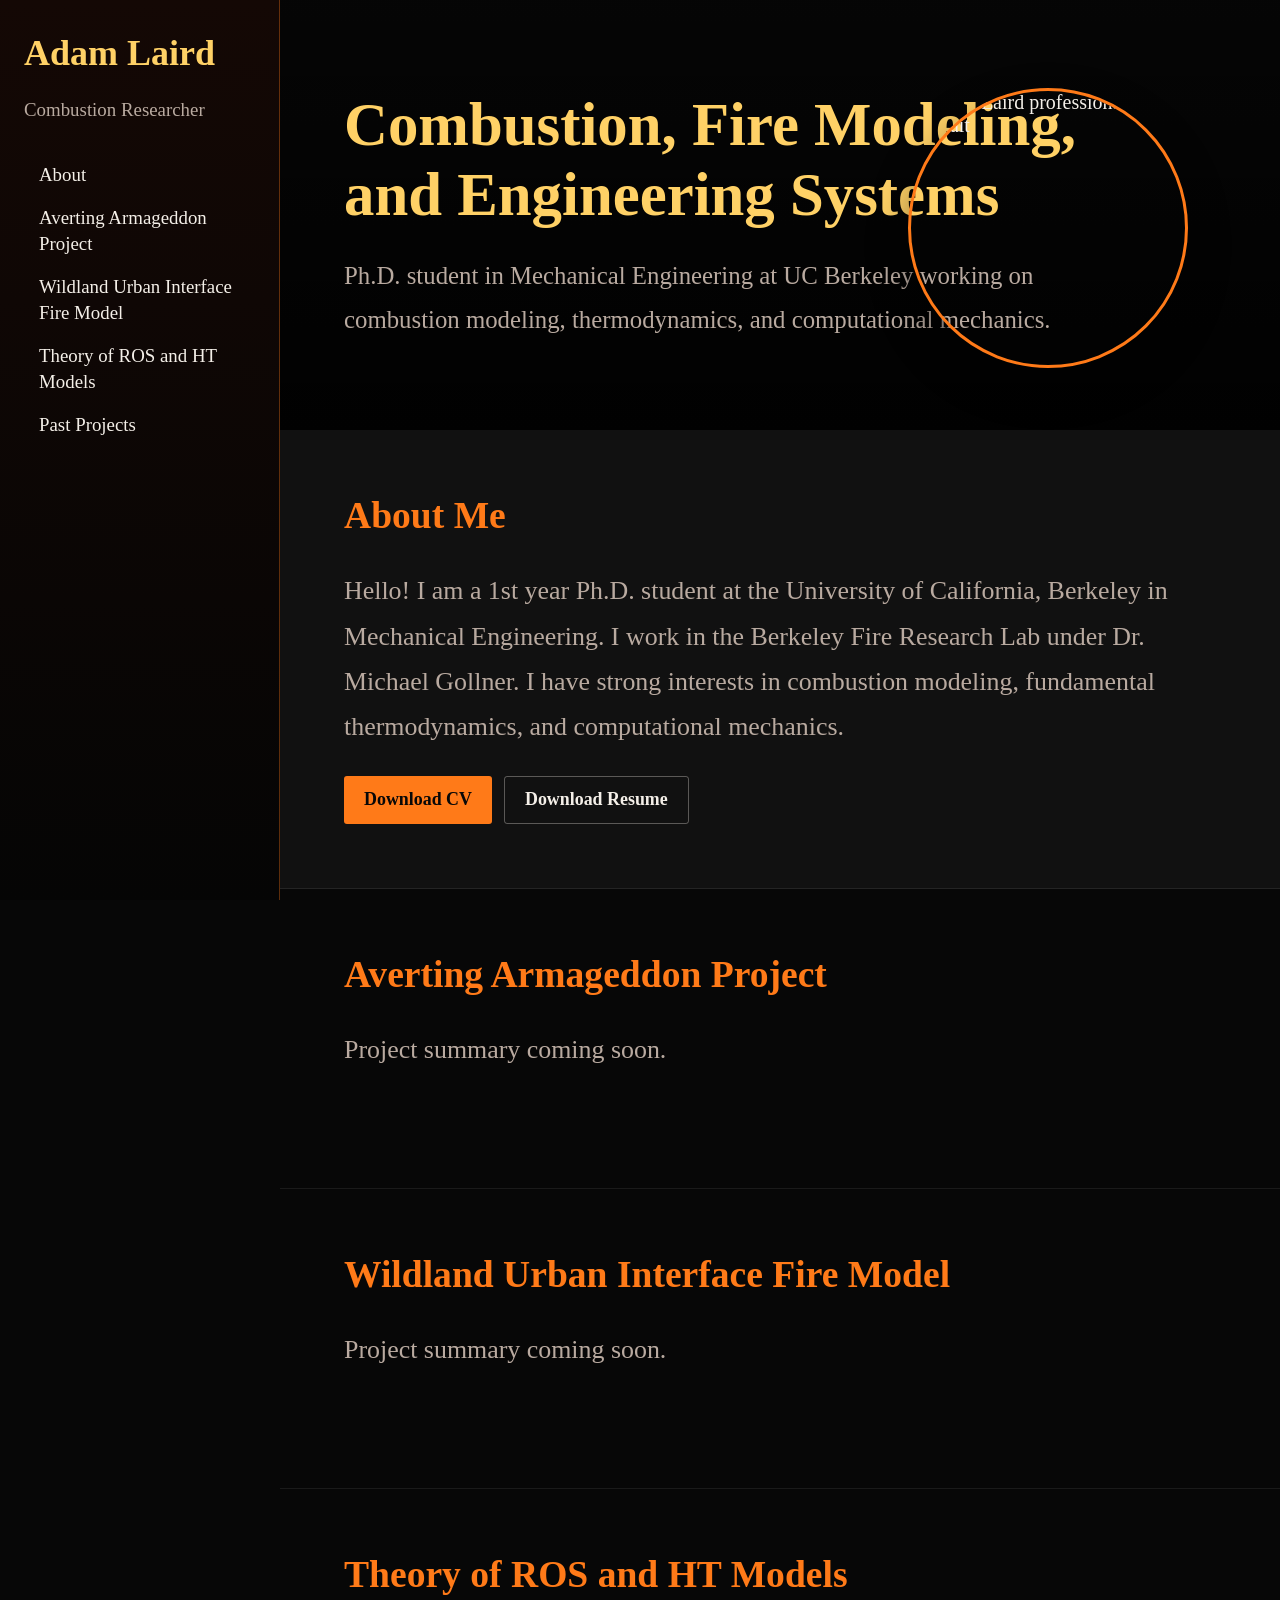
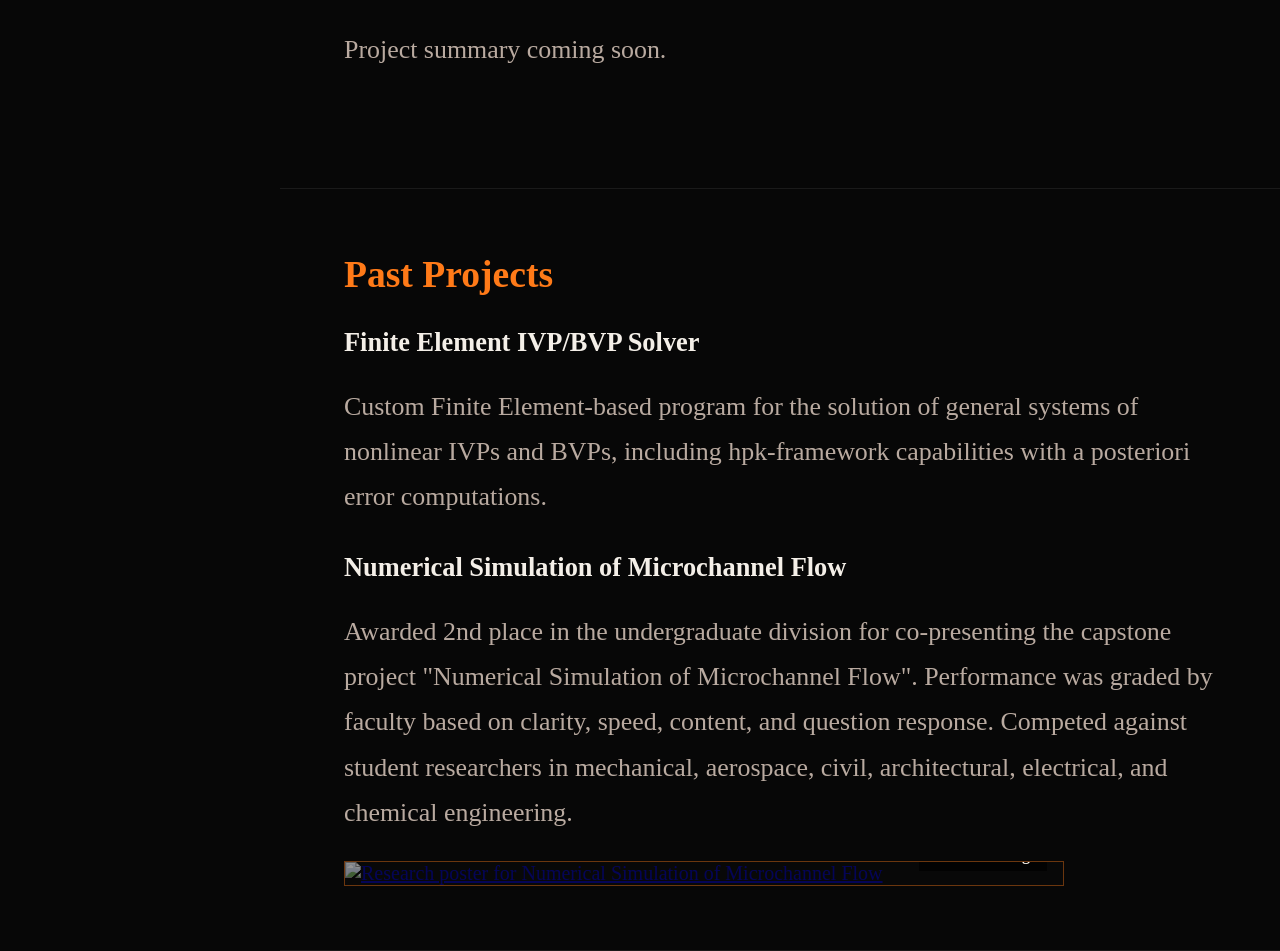
==== index.html @ 85085fea "Fix hero profile image sizing" ====
<!DOCTYPE html>
<html lang="en">
<head>
  <meta charset="UTF-8" />
  <meta name="viewport" content="width=device-width, initial-scale=1.0" />
  <title>Adam Laird | Engineering Portfolio</title>
  <link rel="stylesheet" href="styles.css?v=20260512-profile-hero" />
</head>
<body>
  <aside class="sidebar">
    <h1>Adam Laird</h1>
    <p>Combustion Researcher</p>

    <nav>
      <a href="#about">About</a>
      <a href="#averting">Averting Armageddon Project</a>
      <a href="#wui">Wildland Urban Interface Fire Model</a>
      <a href="#theory">Theory of ROS and HT Models</a>
      <a href="#past">Past Projects</a>
    </nav>
  </aside>

  <main>
    <section class="hero">
      <div class="hero-overlay">
        <h2>Combustion, Fire Modeling, and Engineering Systems</h2>
        <p>Ph.D. student in Mechanical Engineering at UC Berkeley working on combustion modeling, thermodynamics, and computational mechanics.</p>
      </div>
      <img
        class="hero-profile"
        src="https://media.licdn.com/dms/image/v2/D5603AQHqAkVbaT1LIA/profile-displayphoto-shrink_800_800/profile-displayphoto-shrink_800_800/0/1709336200406?e=1779926400&v=beta&t=kKJxnsM-Gg7yyVlbm1B3Ap9HhFhPMmeXyWF9e4mP4h0"
        alt="Adam Laird professional portrait"
        width="280"
        height="280"
      />
    </section>

    <section id="about" class="about">
      <div>
        <h2>About Me</h2>
        <p>
          Hello! I am a 1st year Ph.D. student at the University of California,
          Berkeley in Mechanical Engineering. I work in the Berkeley Fire
          Research Lab under Dr. Michael Gollner. I have strong interests in
          combustion modeling, fundamental thermodynamics, and computational
          mechanics.
        </p>

        <div class="about-actions" aria-label="Academic documents">
          <a href="documents/adam-laird-cv.pdf" download data-document-link>Download CV</a>
          <a href="documents/adam-laird-resume.pdf" download data-document-link>Download Resume</a>
        </div>
      </div>

    </section>

    <section id="averting" class="project">
      <h2>Averting Armageddon Project</h2>
      <p>Project summary coming soon.</p>
    </section>

    <section id="wui" class="project">
      <h2>Wildland Urban Interface Fire Model</h2>
      <p>Project summary coming soon.</p>
    </section>

    <section id="theory" class="project">
      <h2>Theory of ROS and HT Models</h2>
      <p>Project summary coming soon.</p>
    </section>

    <section id="past" class="project">
      <h2>Past Projects</h2>
      <article class="past-project">
        <h3>Finite Element IVP/BVP Solver</h3>
        <p>
          Custom Finite Element-based program for the solution of general
          systems of nonlinear IVPs and BVPs, including hpk-framework
          capabilities with a posteriori error computations.
        </p>
      </article>

      <article class="past-project">
        <h3>Numerical Simulation of Microchannel Flow</h3>
        <p>
          Awarded 2nd place in the undergraduate division for co-presenting the
          capstone project "Numerical Simulation of Microchannel Flow".
          Performance was graded by faculty based on clarity, speed, content,
          and question response. Competed against student researchers in
          mechanical, aerospace, civil, architectural, electrical, and chemical
          engineering.
        </p>
        <a
          class="poster-link"
          href="https://media.licdn.com/dms/image/v2/D562DAQFpeTi8UpeJCQ/profile-treasury-document-images_1280/B56ZcsAqQ7HoAY-/1/1748790062310?e=1779321600&v=beta&t=ORhffWjUvc7eRbNHq2pgS_rIkNvjYLKyJEyUyZBYS6k"
          data-modal-open
          aria-label="Open Numerical Simulation of Microchannel Flow research poster"
        >
          <img
            src="https://media.licdn.com/dms/image/v2/D562DAQFpeTi8UpeJCQ/profile-treasury-document-images_1280/B56ZcsAqQ7HoAY-/1/1748790062310?e=1779321600&v=beta&t=ORhffWjUvc7eRbNHq2pgS_rIkNvjYLKyJEyUyZBYS6k"
            alt="Research poster for Numerical Simulation of Microchannel Flow"
          />
          <span>Click to enlarge</span>
        </a>
      </article>
    </section>
  </main>

  <div class="poster-modal" data-poster-modal aria-hidden="true">
    <button class="poster-modal-close" type="button" data-modal-close aria-label="Close poster">
      Close
    </button>
    <img
      src="https://media.licdn.com/dms/image/v2/D562DAQFpeTi8UpeJCQ/profile-treasury-document-images_1280/B56ZcsAqQ7HoAY-/1/1748790062310?e=1779321600&v=beta&t=ORhffWjUvc7eRbNHq2pgS_rIkNvjYLKyJEyUyZBYS6k"
      alt="Enlarged research poster for Numerical Simulation of Microchannel Flow"
    />
  </div>

  <script src="script.js"></script>
</body>
</html>
---- styles.css ----
:root {
  --bg: #070707;
  --panel: #111111;
  --text: #f4efe8;
  --muted: #b9aaa0;
  --orange: #ff7a18;
  --red: #d7261e;
  --yellow: #ffd166;
}

* {
  box-sizing: border-box;
}

body {
  margin: 0;
  background: var(--bg);
  color: var(--text);
  font-family: Georgia, "Times New Roman", serif;
  font-size: 20px;
}

body.modal-open {
  overflow: hidden;
}

.sidebar {
  position: fixed;
  left: 0;
  top: 0;
  width: 280px;
  height: 100vh;
  background: linear-gradient(180deg, #140805, #050505);
  border-right: 1px solid rgba(255, 122, 24, 0.35);
  padding: 32px 24px;
}

.sidebar h1 {
  margin: 0;
  color: var(--yellow);
  font-size: 2.25rem;
}

.sidebar p {
  color: var(--muted);
  margin-bottom: 36px;
  font-size: 1.18rem;
}

.sidebar nav {
  display: flex;
  flex-direction: column;
  gap: 18px;
}

.sidebar a {
  color: var(--text);
  text-decoration: none;
  border-left: 3px solid transparent;
  padding-left: 12px;
  font-size: 1.18rem;
  line-height: 1.35;
}

.sidebar a:hover {
  color: var(--orange);
  border-left-color: var(--orange);
}

main {
  margin-left: 280px;
}

.hero {
  position: relative;
  min-height: 430px;
  background:
    linear-gradient(rgba(0,0,0,.25), rgba(0,0,0,.85)),
    url("https://www.shutterstock.com/image-photo/bright-burning-fire-background-hot-260nw-486502648.jpg");
  background-size: cover;
  background-position: center;
  display: flex;
  align-items: flex-end;
}

.hero-overlay {
  padding: 64px;
  max-width: 900px;
}

.hero h2 {
  font-size: 3.8rem;
  margin-bottom: 16px;
  color: var(--yellow);
}

.hero p {
  color: var(--muted);
  font-size: 1.55rem;
}

.hero > img.hero-profile {
  position: absolute;
  right: 92px;
  top: 88px;
  width: 280px;
  height: 280px;
  max-width: 280px;
  aspect-ratio: 1;
  object-fit: cover;
  border-radius: 50%;
  border: 3px solid var(--orange);
  box-shadow: 0 18px 40px rgba(0, 0, 0, 0.45);
}

.about,
.project {
  padding: 64px;
  border-bottom: 1px solid rgba(255,255,255,.08);
}

.about {
  display: block;
  background: var(--panel);
}

.about-actions {
  display: flex;
  flex-wrap: wrap;
  gap: 12px;
  margin-top: 24px;
}

.about-actions a {
  display: inline-flex;
  align-items: center;
  justify-content: center;
  min-height: 48px;
  padding: 0 20px;
  border-radius: 3px;
  background: var(--orange);
  color: #080808;
  text-decoration: none;
  font-family: Georgia, "Times New Roman", serif;
  font-weight: 700;
  font-size: 1.12rem;
  transition: background-color 150ms ease, color 150ms ease;
}

.about-actions a + a {
  border: 1px solid rgba(244, 239, 232, 0.32);
  background: transparent;
  color: var(--text);
}

.about-actions a:hover,
.about-actions a:focus {
  background: var(--yellow);
  color: #080808;
}

.about-actions a + a:hover,
.about-actions a + a:focus {
  border-color: var(--orange);
  background: rgba(255, 122, 24, 0.1);
  color: var(--text);
}

.about-actions a.is-unavailable {
  cursor: not-allowed;
  border-color: rgba(244, 239, 232, 0.18);
  background: rgba(244, 239, 232, 0.08);
  color: var(--muted);
}

.about-actions a.is-unavailable:hover,
.about-actions a.is-unavailable:focus {
  background: rgba(244, 239, 232, 0.08);
  color: var(--muted);
}

h2 {
  color: var(--orange);
  font-size: 2.35rem;
  margin-top: 0;
}

h3 {
  color: var(--text);
  font-size: 1.65rem;
  margin: 24px 0 8px;
}

p {
  line-height: 1.75;
  color: var(--muted);
  font-size: 1.62rem;
}

.project {
  min-height: 300px;
}

.past-project {
  max-width: 920px;
  margin-top: 32px;
}

.past-project:first-of-type {
  margin-top: 0;
}

.poster-link {
  display: block;
  position: relative;
  max-width: 720px;
  margin-top: 22px;
  border: 1px solid rgba(255, 122, 24, 0.4);
  background: #080808;
  overflow: hidden;
}

.poster-link img {
  display: block;
  width: 100%;
  height: auto;
  filter: grayscale(40%) brightness(58%);
  transition: filter 180ms ease;
}

.poster-link span {
  position: absolute;
  right: 16px;
  bottom: 14px;
  padding: 7px 10px;
  background: rgba(0, 0, 0, 0.72);
  color: var(--text);
  font-size: 1rem;
  font-weight: 700;
}

.poster-link:hover,
.poster-link:focus {
  border-color: var(--yellow);
}

.poster-link:hover img,
.poster-link:focus img {
  filter: grayscale(20%) brightness(72%);
}

.poster-modal {
  position: fixed;
  inset: 0;
  z-index: 20;
  display: none;
  align-items: center;
  justify-content: center;
  padding: 28px;
  background: rgba(0, 0, 0, 0.88);
}

.poster-modal.is-open {
  display: flex;
}

.poster-modal img {
  max-width: 94vw;
  max-height: 88vh;
  object-fit: contain;
  border: 1px solid rgba(255, 122, 24, 0.45);
  background: #050505;
}

.poster-modal-close {
  position: absolute;
  top: 18px;
  right: 22px;
  min-height: 44px;
  padding: 0 16px;
  border: 1px solid rgba(244, 239, 232, 0.35);
  background: #111111;
  color: var(--text);
  font-family: Georgia, "Times New Roman", serif;
  font-size: 1rem;
  font-weight: 700;
  cursor: pointer;
}

.poster-modal-close:hover,
.poster-modal-close:focus {
  border-color: var(--orange);
  color: var(--yellow);
}

@media (max-width: 800px) {
  .sidebar {
    position: static;
    width: 100%;
    height: auto;
  }

  main {
    margin-left: 0;
  }

  .hero > img.hero-profile {
    position: static;
    width: 200px;
    height: 200px;
    max-width: 200px;
    margin: 0 64px 64px;
  }

  .hero h2 {
    font-size: 2.75rem;
  }
}
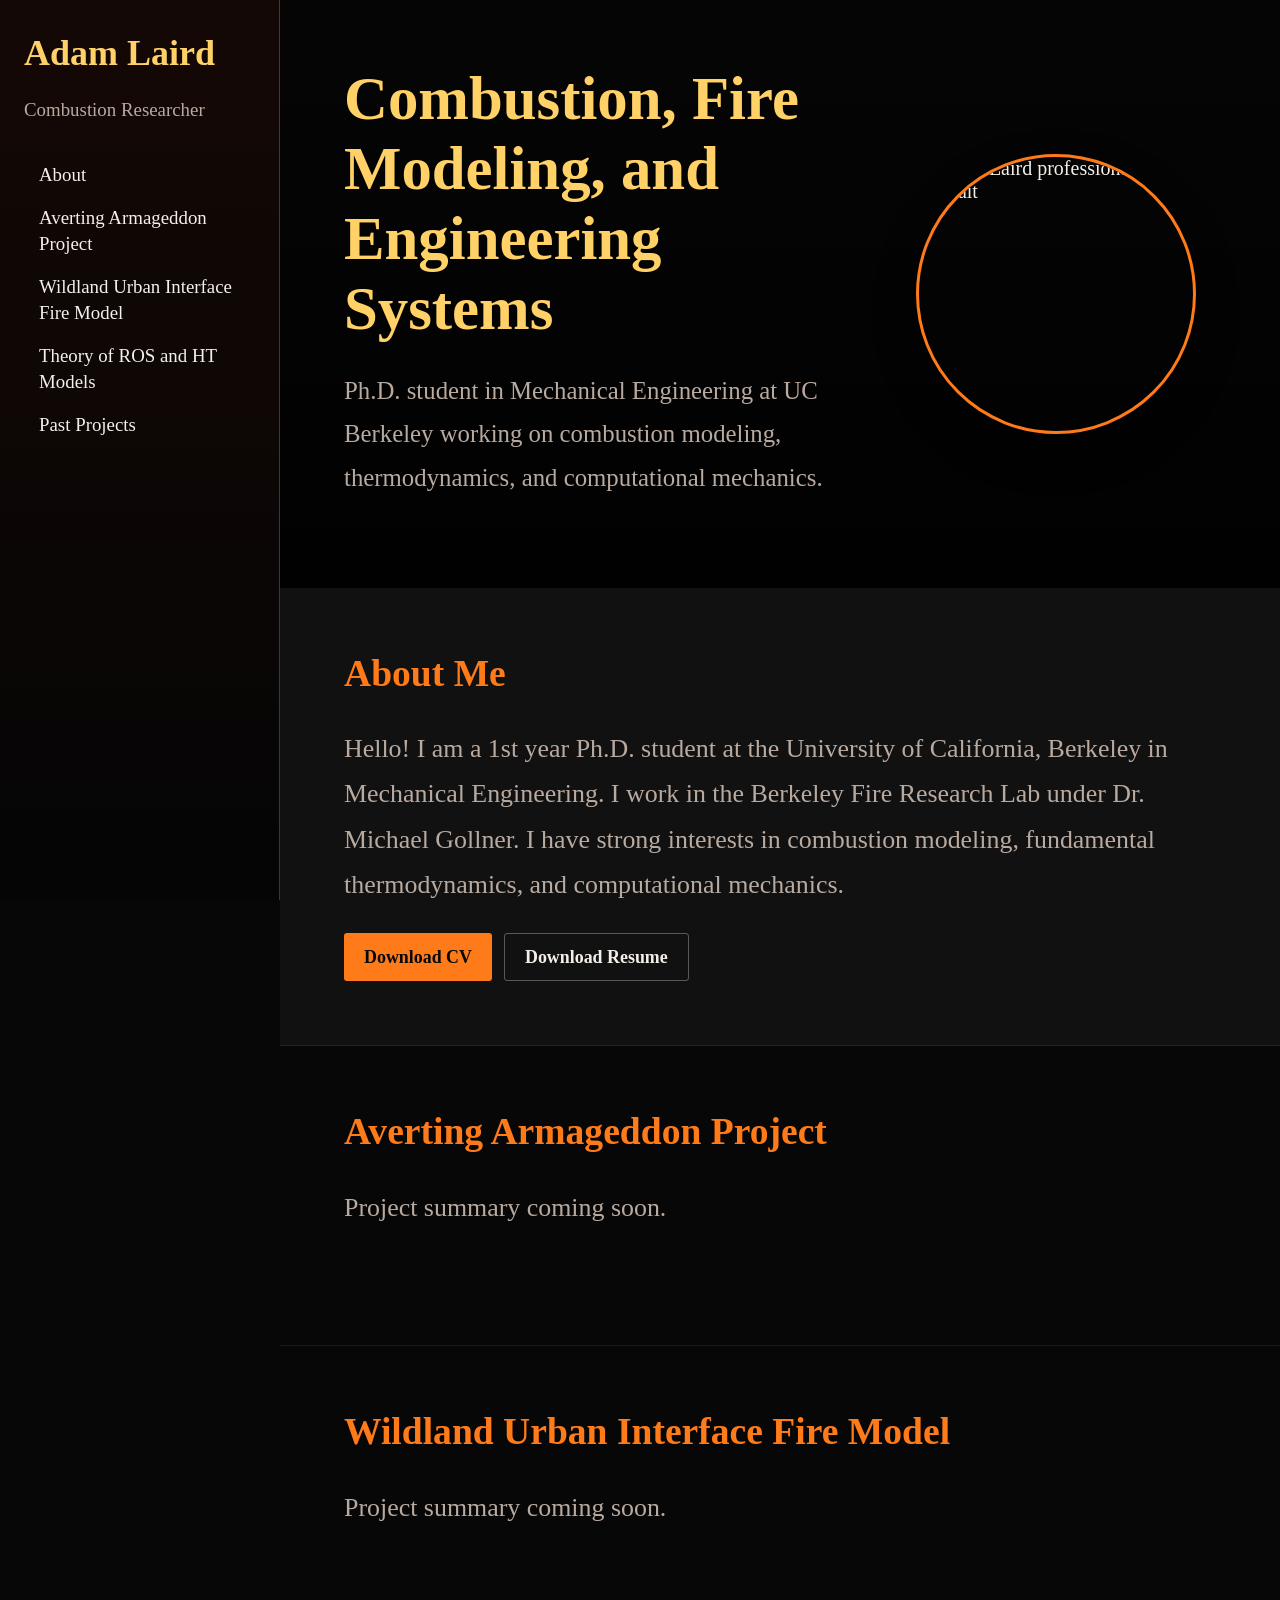
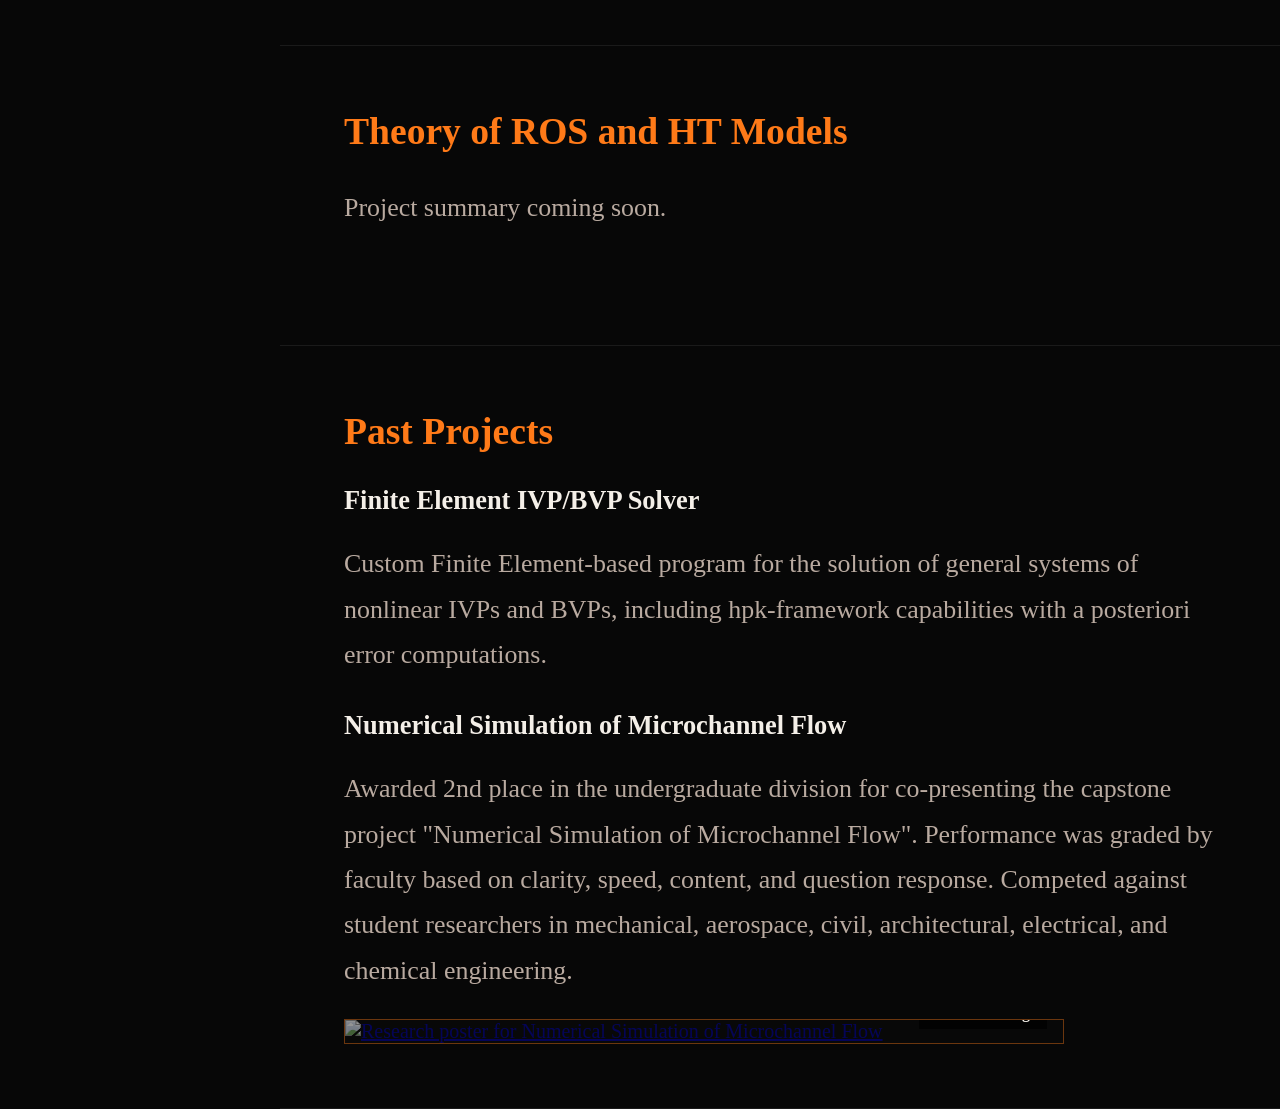
==== commit d50e8464: "Bust cache for hero layout CSS" ====
--- a/index.html
+++ b/index.html
@@ -4,7 +4,7 @@
   <meta charset="UTF-8" />
   <meta name="viewport" content="width=device-width, initial-scale=1.0" />
   <title>Adam Laird | Engineering Portfolio</title>
-  <link rel="stylesheet" href="styles.css?v=20260512-profile-hero" />
+  <link rel="stylesheet" href="styles.css?v=20260512-hero-grid" />
 </head>
 <body>
   <aside class="sidebar">
--- a/styles.css
+++ b/styles.css
@@ -72,19 +72,20 @@
 }
 
 .hero {
-  position: relative;
   min-height: 430px;
   background:
     linear-gradient(rgba(0,0,0,.25), rgba(0,0,0,.85)),
     url("https://www.shutterstock.com/image-photo/bright-burning-fire-background-hot-260nw-486502648.jpg");
   background-size: cover;
   background-position: center;
-  display: flex;
-  align-items: flex-end;
+  display: grid;
+  grid-template-columns: minmax(0, 1fr) 320px;
+  gap: 48px;
+  align-items: end;
+  padding: 64px;
 }
 
 .hero-overlay {
-  padding: 64px;
   max-width: 900px;
 }
 
@@ -100,12 +101,11 @@
 }
 
 .hero > img.hero-profile {
-  position: absolute;
-  right: 92px;
-  top: 88px;
   width: 280px;
   height: 280px;
   max-width: 280px;
+  justify-self: center;
+  align-self: center;
   aspect-ratio: 1;
   object-fit: cover;
   border-radius: 50%;
@@ -304,12 +304,15 @@
     margin-left: 0;
   }
 
+  .hero {
+    grid-template-columns: 1fr;
+  }
+
   .hero > img.hero-profile {
-    position: static;
     width: 200px;
     height: 200px;
     max-width: 200px;
-    margin: 0 64px 64px;
+    justify-self: start;
   }
 
   .hero h2 {
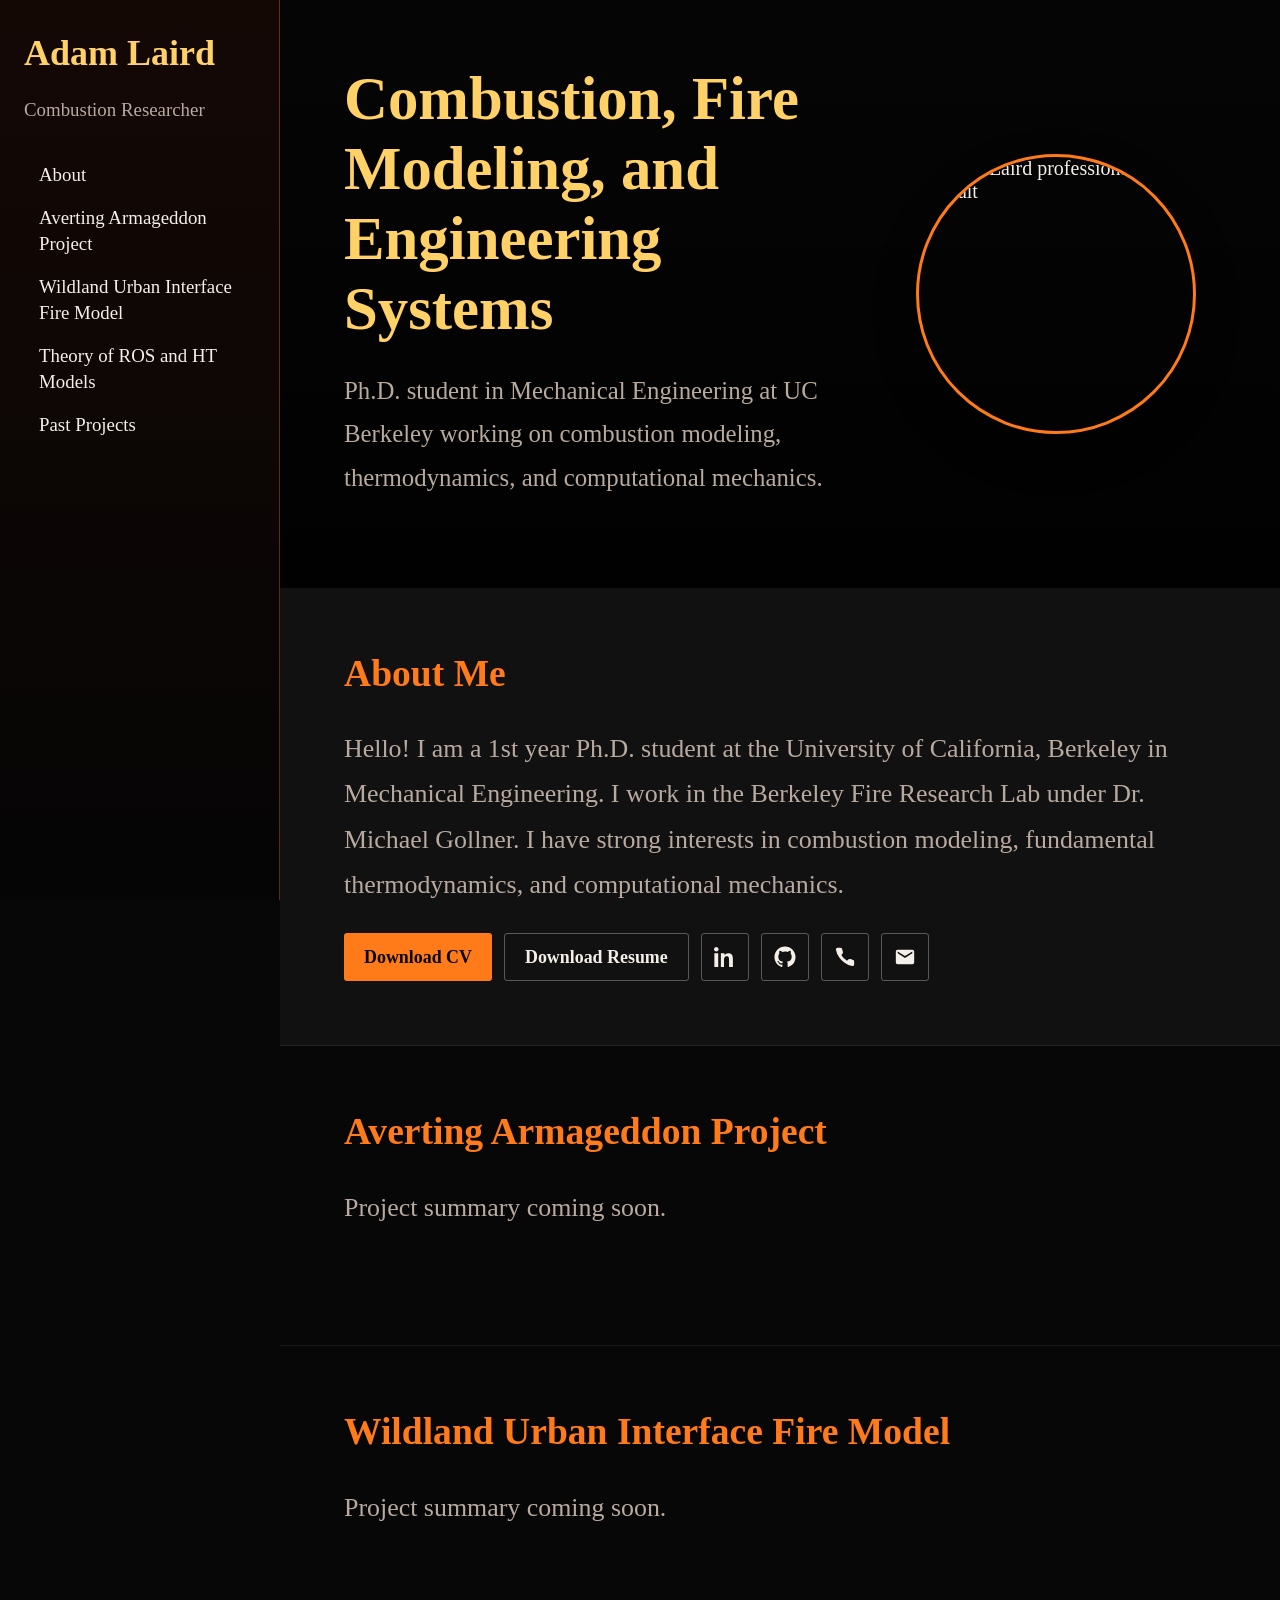
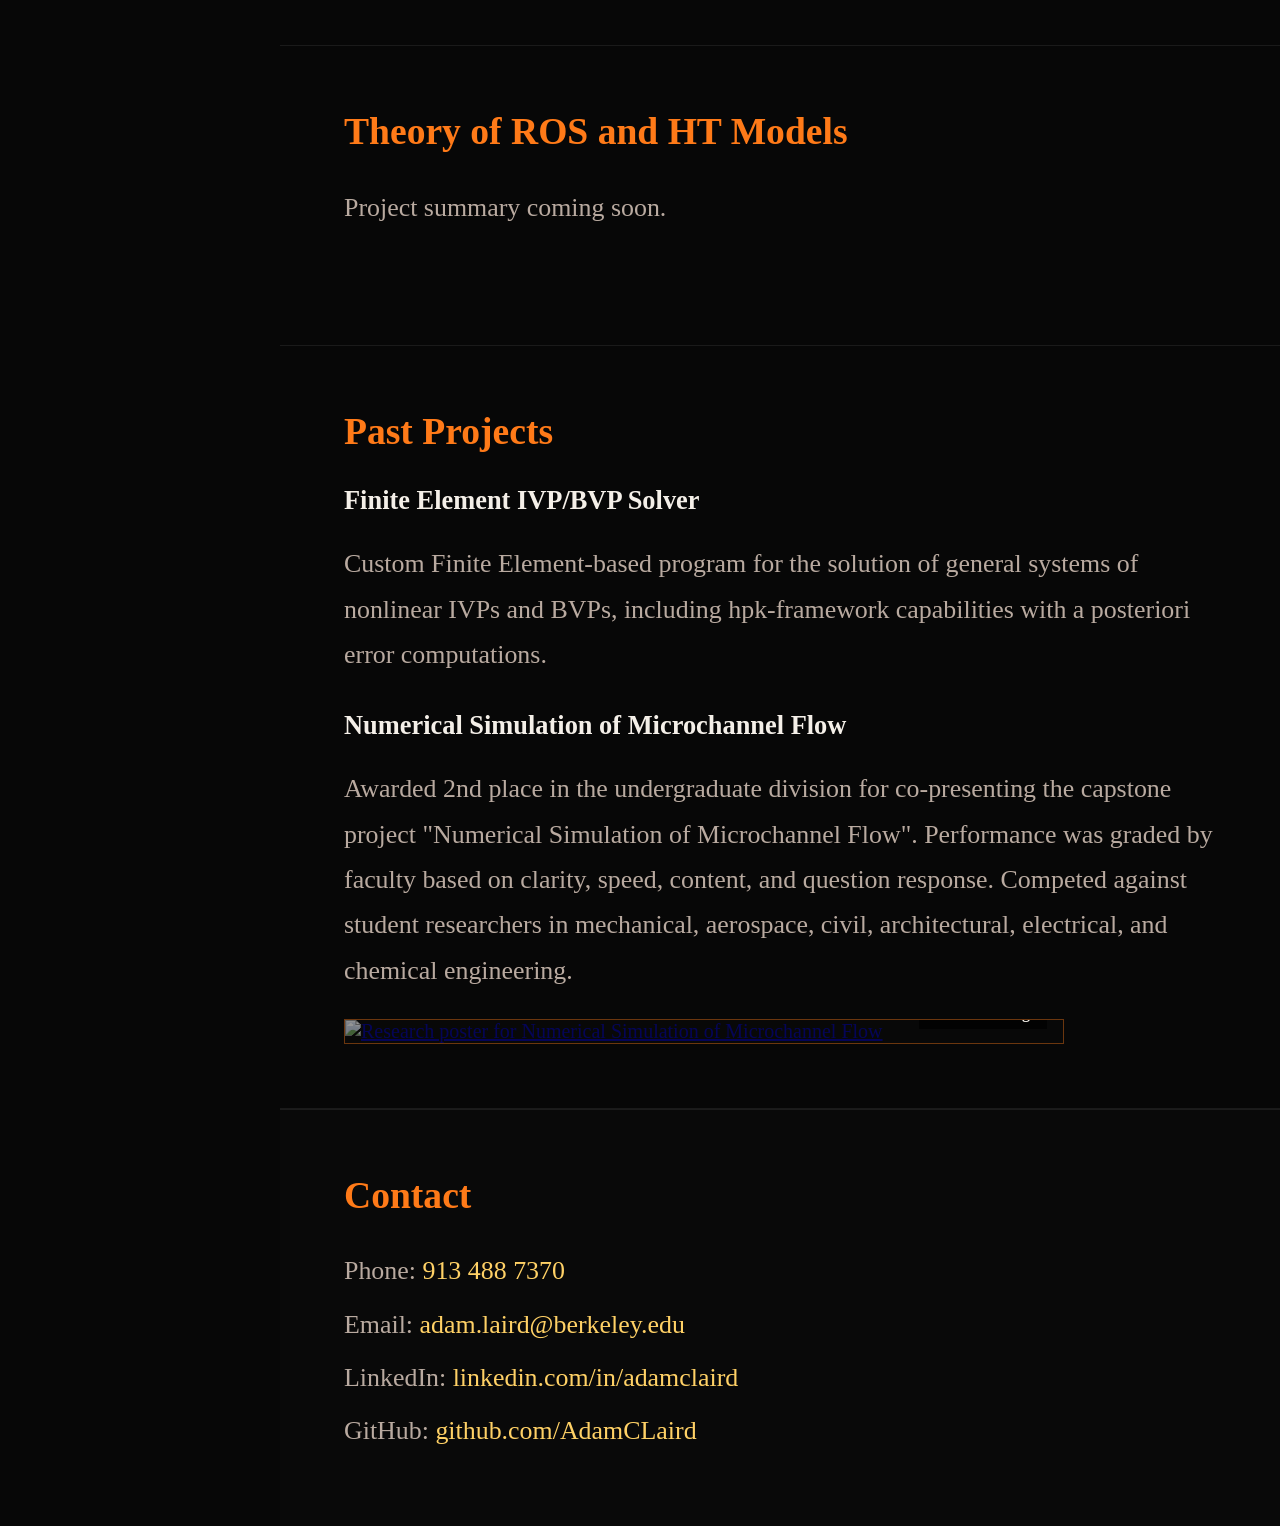
==== commit d0678ade: "Add contact links and footer" ====
--- a/index.html
+++ b/index.html
@@ -4,7 +4,7 @@
   <meta charset="UTF-8" />
   <meta name="viewport" content="width=device-width, initial-scale=1.0" />
   <title>Adam Laird | Engineering Portfolio</title>
-  <link rel="stylesheet" href="styles.css?v=20260512-hero-grid" />
+  <link rel="stylesheet" href="styles.css?v=20260512-contact-links" />
 </head>
 <body>
   <aside class="sidebar">
@@ -46,9 +46,29 @@
           mechanics.
         </p>
 
-        <div class="about-actions" aria-label="Academic documents">
+        <div class="about-actions" aria-label="Academic documents and contact links">
           <a href="documents/adam-laird-cv.pdf" download data-document-link>Download CV</a>
           <a href="documents/adam-laird-resume.pdf" download data-document-link>Download Resume</a>
+          <a class="contact-link" href="https://www.linkedin.com/in/adamclaird/" target="_blank" rel="noreferrer" aria-label="LinkedIn">
+            <svg viewBox="0 0 24 24" aria-hidden="true">
+              <path d="M4.98 3.5C4.98 4.88 3.86 6 2.5 6S0 4.88 0 3.5 1.12 1 2.5 1s2.48 1.12 2.48 2.5zM.4 8h4.2v15H.4V8zm7.1 0h4v2.05h.06c.56-1.06 1.94-2.18 3.99-2.18 4.27 0 5.05 2.81 5.05 6.46V23h-4.18v-7.69c0-1.83-.03-4.19-2.55-4.19-2.56 0-2.95 2-2.95 4.06V23H7.5V8z" />
+            </svg>
+          </a>
+          <a class="contact-link" href="https://github.com/AdamCLaird" target="_blank" rel="noreferrer" aria-label="GitHub">
+            <svg viewBox="0 0 24 24" aria-hidden="true">
+              <path d="M12 .5C5.65.5.5 5.65.5 12c0 5.09 3.29 9.39 7.86 10.91.58.1.79-.25.79-.56v-2.15c-3.2.69-3.87-1.37-3.87-1.37-.52-1.34-1.28-1.69-1.28-1.69-1.05-.72.08-.7.08-.7 1.16.08 1.77 1.19 1.77 1.19 1.03 1.76 2.7 1.25 3.36.96.1-.75.4-1.25.73-1.54-2.55-.29-5.23-1.28-5.23-5.68 0-1.25.45-2.28 1.18-3.08-.12-.29-.51-1.46.11-3.04 0 0 .96-.31 3.16 1.18A10.9 10.9 0 0 1 12 6.04c.98 0 1.96.13 2.88.39 2.19-1.49 3.15-1.18 3.15-1.18.62 1.58.23 2.75.11 3.04.74.8 1.18 1.83 1.18 3.08 0 4.41-2.69 5.38-5.25 5.67.42.36.79 1.07.79 2.16v3.15c0 .31.21.67.8.56A11.51 11.51 0 0 0 23.5 12C23.5 5.65 18.35.5 12 .5z" />
+            </svg>
+          </a>
+          <a class="contact-link" href="tel:+19134887370" aria-label="Phone">
+            <svg viewBox="0 0 24 24" aria-hidden="true">
+              <path d="M22 16.92v3a2 2 0 0 1-2.18 2A19.79 19.79 0 0 1 11.19 18 19.5 19.5 0 0 1 6 12.81 19.79 19.79 0 0 1 2.08 4.18 2 2 0 0 1 4.06 2h3a2 2 0 0 1 2 1.72c.12.91.33 1.8.63 2.65a2 2 0 0 1-.45 2.11L7.97 9.75a16 16 0 0 0 6.28 6.28l1.27-1.27a2 2 0 0 1 2.11-.45c.85.3 1.74.51 2.65.63A2 2 0 0 1 22 16.92z" />
+            </svg>
+          </a>
+          <a class="contact-link" href="mailto:adam.laird@berkeley.edu" aria-label="Email">
+            <svg viewBox="0 0 24 24" aria-hidden="true">
+              <path d="M4 4h16a2 2 0 0 1 2 2v12a2 2 0 0 1-2 2H4a2 2 0 0 1-2-2V6a2 2 0 0 1 2-2zm8 9 8-5V6l-8 5-8-5v2l8 5z" />
+            </svg>
+          </a>
         </div>
       </div>
 
@@ -104,6 +124,14 @@
         </a>
       </article>
     </section>
+
+    <footer class="site-footer">
+      <h2>Contact</h2>
+      <p>Phone: <a href="tel:+19134887370">913 488 7370</a></p>
+      <p>Email: <a href="mailto:adam.laird@berkeley.edu">adam.laird@berkeley.edu</a></p>
+      <p>LinkedIn: <a href="https://www.linkedin.com/in/adamclaird/" target="_blank" rel="noreferrer">linkedin.com/in/adamclaird</a></p>
+      <p>GitHub: <a href="https://github.com/AdamCLaird" target="_blank" rel="noreferrer">github.com/AdamCLaird</a></p>
+    </footer>
   </main>
 
   <div class="poster-modal" data-poster-modal aria-hidden="true">
--- a/styles.css
+++ b/styles.css
@@ -75,7 +75,7 @@
   min-height: 430px;
   background:
     linear-gradient(rgba(0,0,0,.25), rgba(0,0,0,.85)),
-    url("https://www.shutterstock.com/image-photo/bright-burning-fire-background-hot-260nw-486502648.jpg");
+    url("https://wallpapers.com/images/hd/fire-background-kj8ixe7iaol1w4jr.jpg");
   background-size: cover;
   background-position: center;
   display: grid;
@@ -179,6 +179,28 @@
   color: var(--muted);
 }
 
+.about-actions a.contact-link {
+  width: 48px;
+  min-width: 48px;
+  padding: 0;
+  border: 1px solid rgba(244, 239, 232, 0.32);
+  background: transparent;
+  color: var(--text);
+}
+
+.about-actions a.contact-link svg {
+  width: 22px;
+  height: 22px;
+  fill: currentColor;
+}
+
+.about-actions a.contact-link:hover,
+.about-actions a.contact-link:focus {
+  border-color: var(--orange);
+  background: rgba(255, 122, 24, 0.12);
+  color: var(--yellow);
+}
+
 h2 {
   color: var(--orange);
   font-size: 2.35rem;
@@ -293,6 +315,26 @@
   color: var(--yellow);
 }
 
+.site-footer {
+  padding: 64px;
+  background: #090909;
+  border-top: 1px solid rgba(255,255,255,.08);
+}
+
+.site-footer p {
+  margin: 8px 0;
+}
+
+.site-footer a {
+  color: var(--yellow);
+  text-decoration: none;
+}
+
+.site-footer a:hover,
+.site-footer a:focus {
+  color: var(--orange);
+}
+
 @media (max-width: 800px) {
   .sidebar {
     position: static;
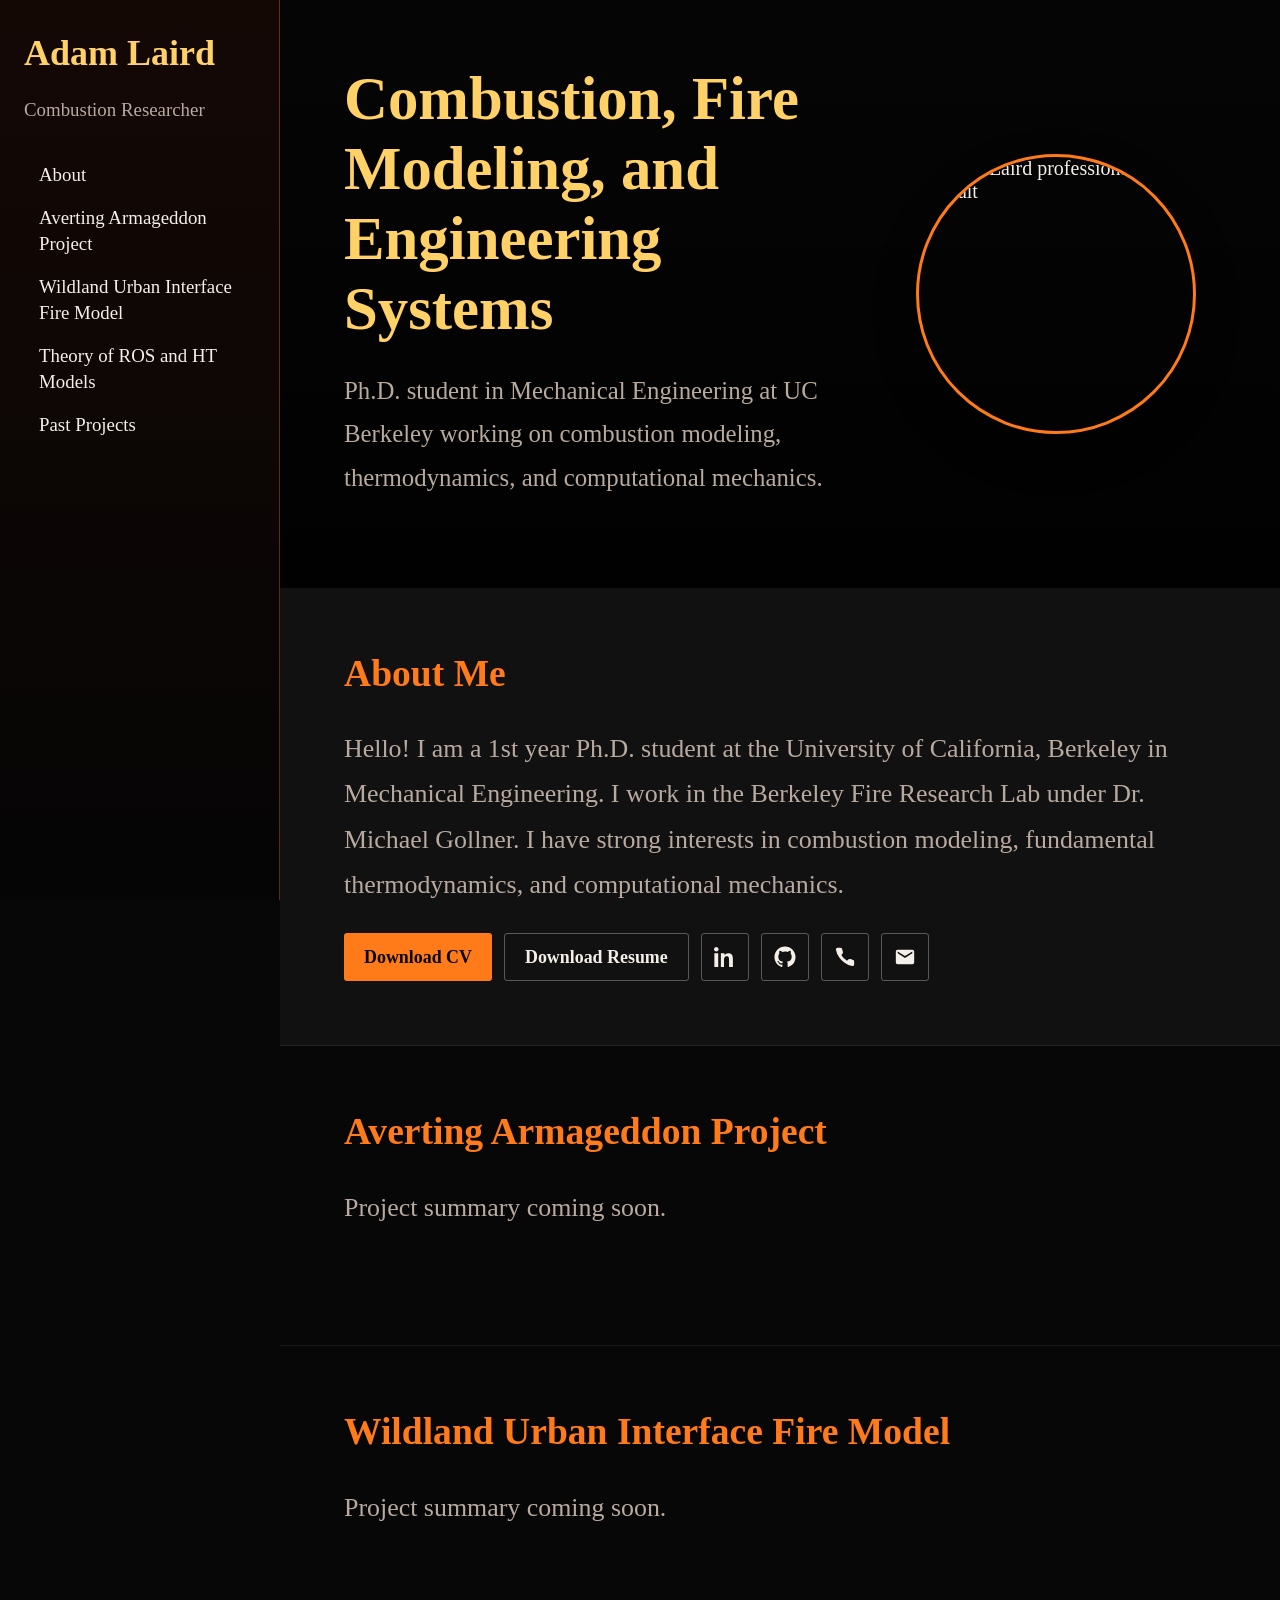
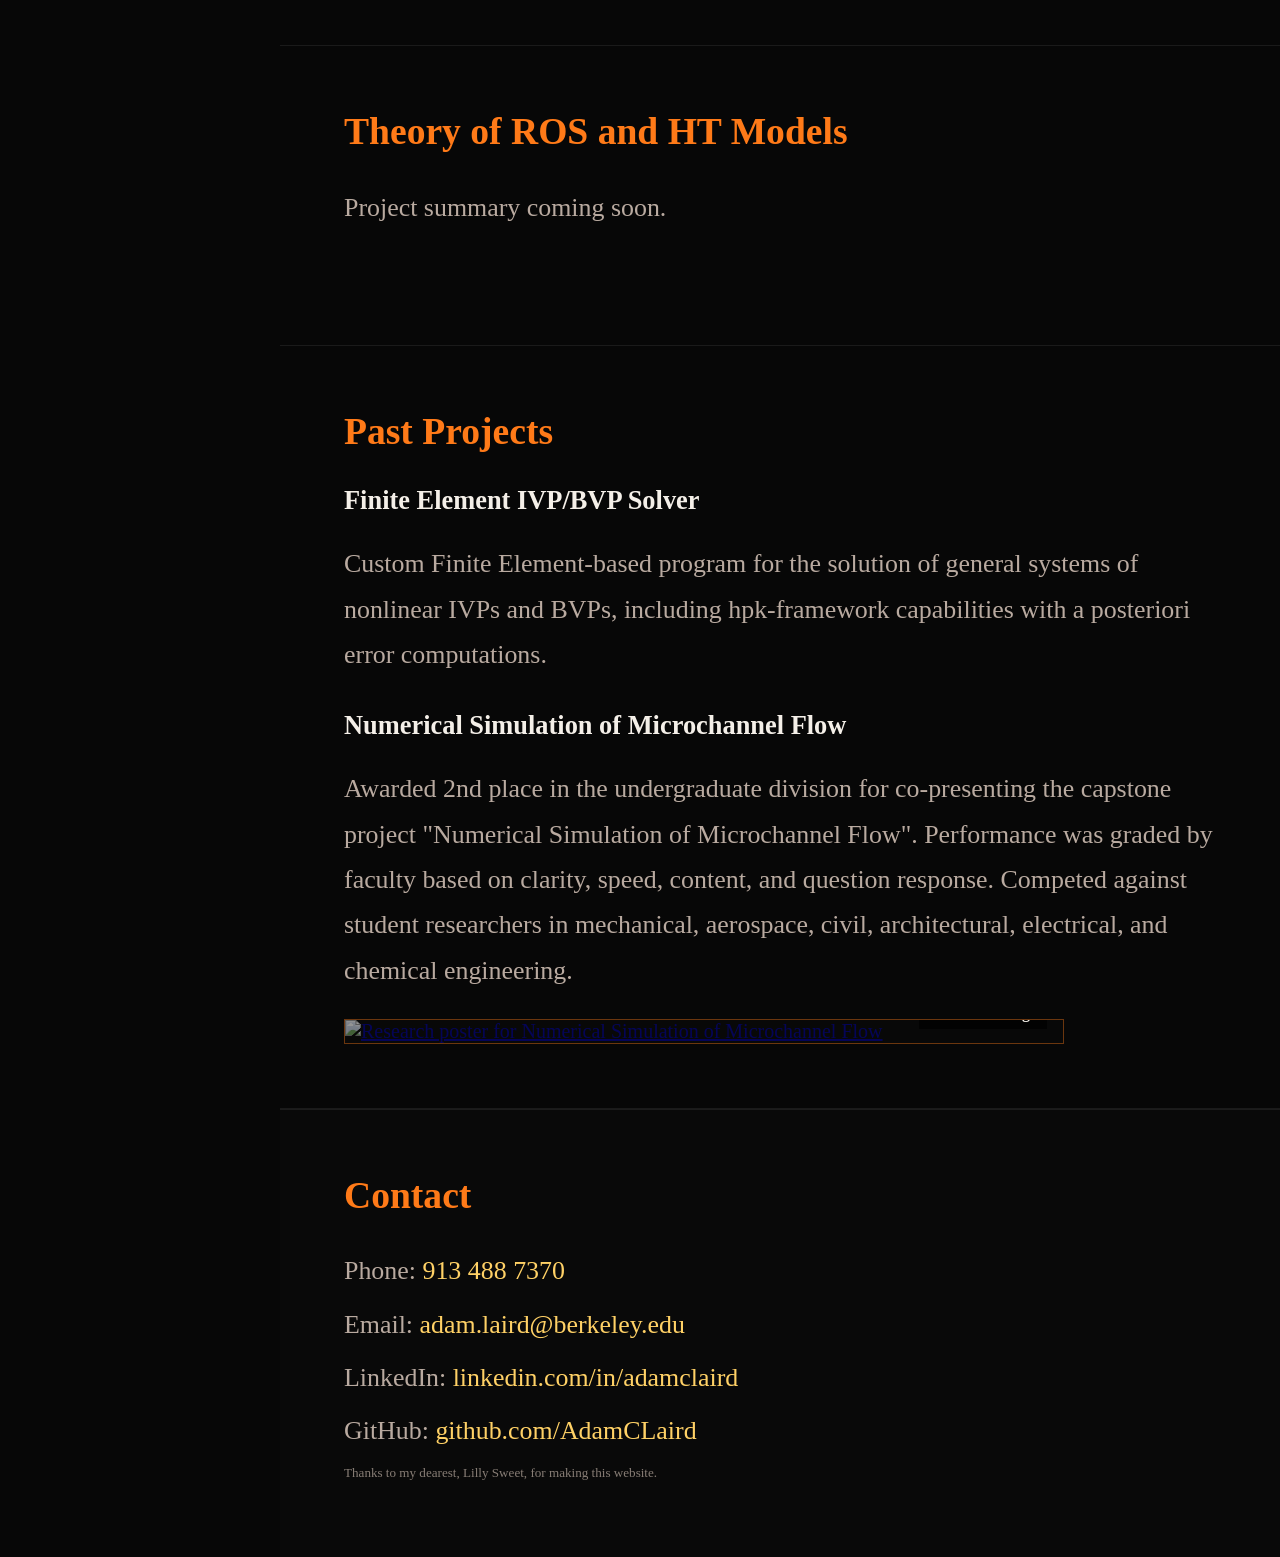
==== commit 66f2b9f9: "Add footer credit" ====
--- a/index.html
+++ b/index.html
@@ -131,6 +131,7 @@
       <p>Email: <a href="mailto:adam.laird@berkeley.edu">adam.laird@berkeley.edu</a></p>
       <p>LinkedIn: <a href="https://www.linkedin.com/in/adamclaird/" target="_blank" rel="noreferrer">linkedin.com/in/adamclaird</a></p>
       <p>GitHub: <a href="https://github.com/AdamCLaird" target="_blank" rel="noreferrer">github.com/AdamCLaird</a></p>
+      <p class="site-credit">Thanks to my dearest, Lilly Sweet, for making this website.</p>
     </footer>
   </main>
 
--- a/styles.css
+++ b/styles.css
@@ -335,6 +335,12 @@
   color: var(--orange);
 }
 
+.site-credit {
+  margin-top: 28px;
+  font-size: 0.82rem;
+  color: rgba(185, 170, 160, 0.72);
+}
+
 @media (max-width: 800px) {
   .sidebar {
     position: static;
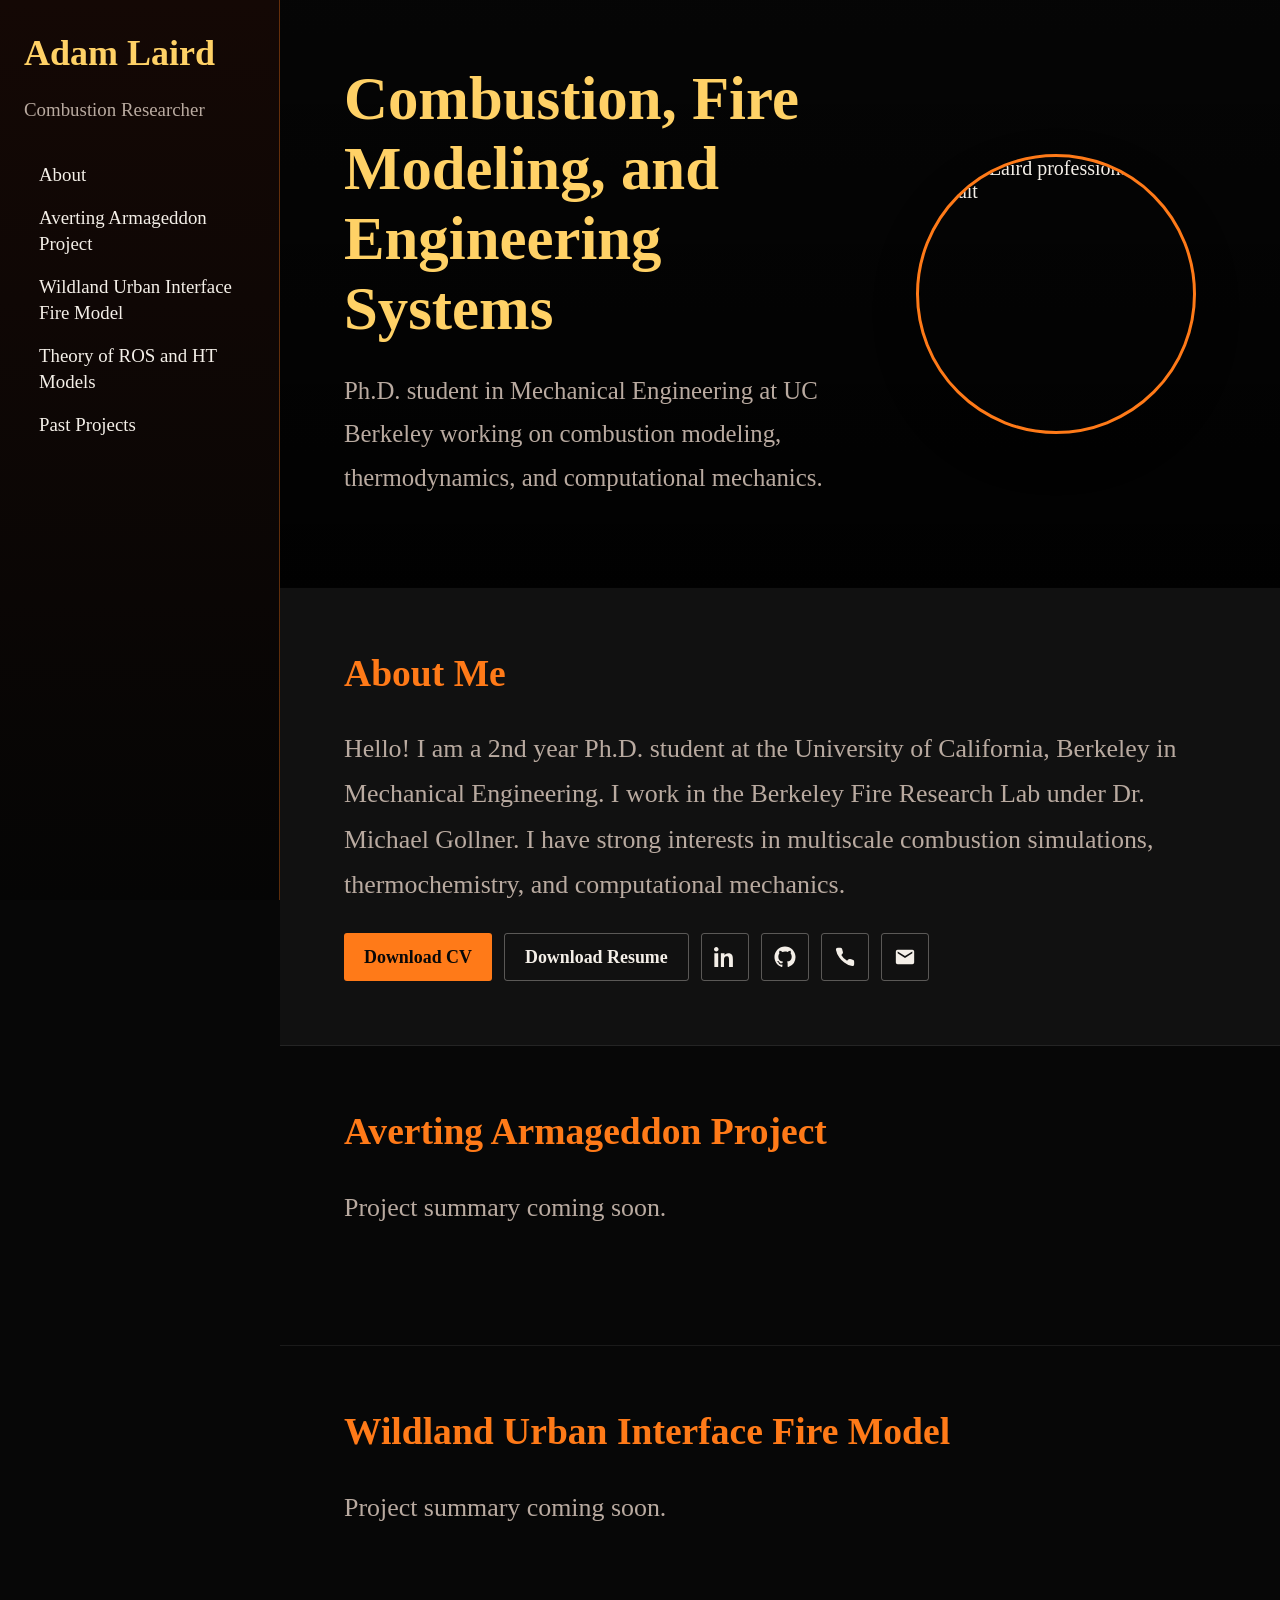
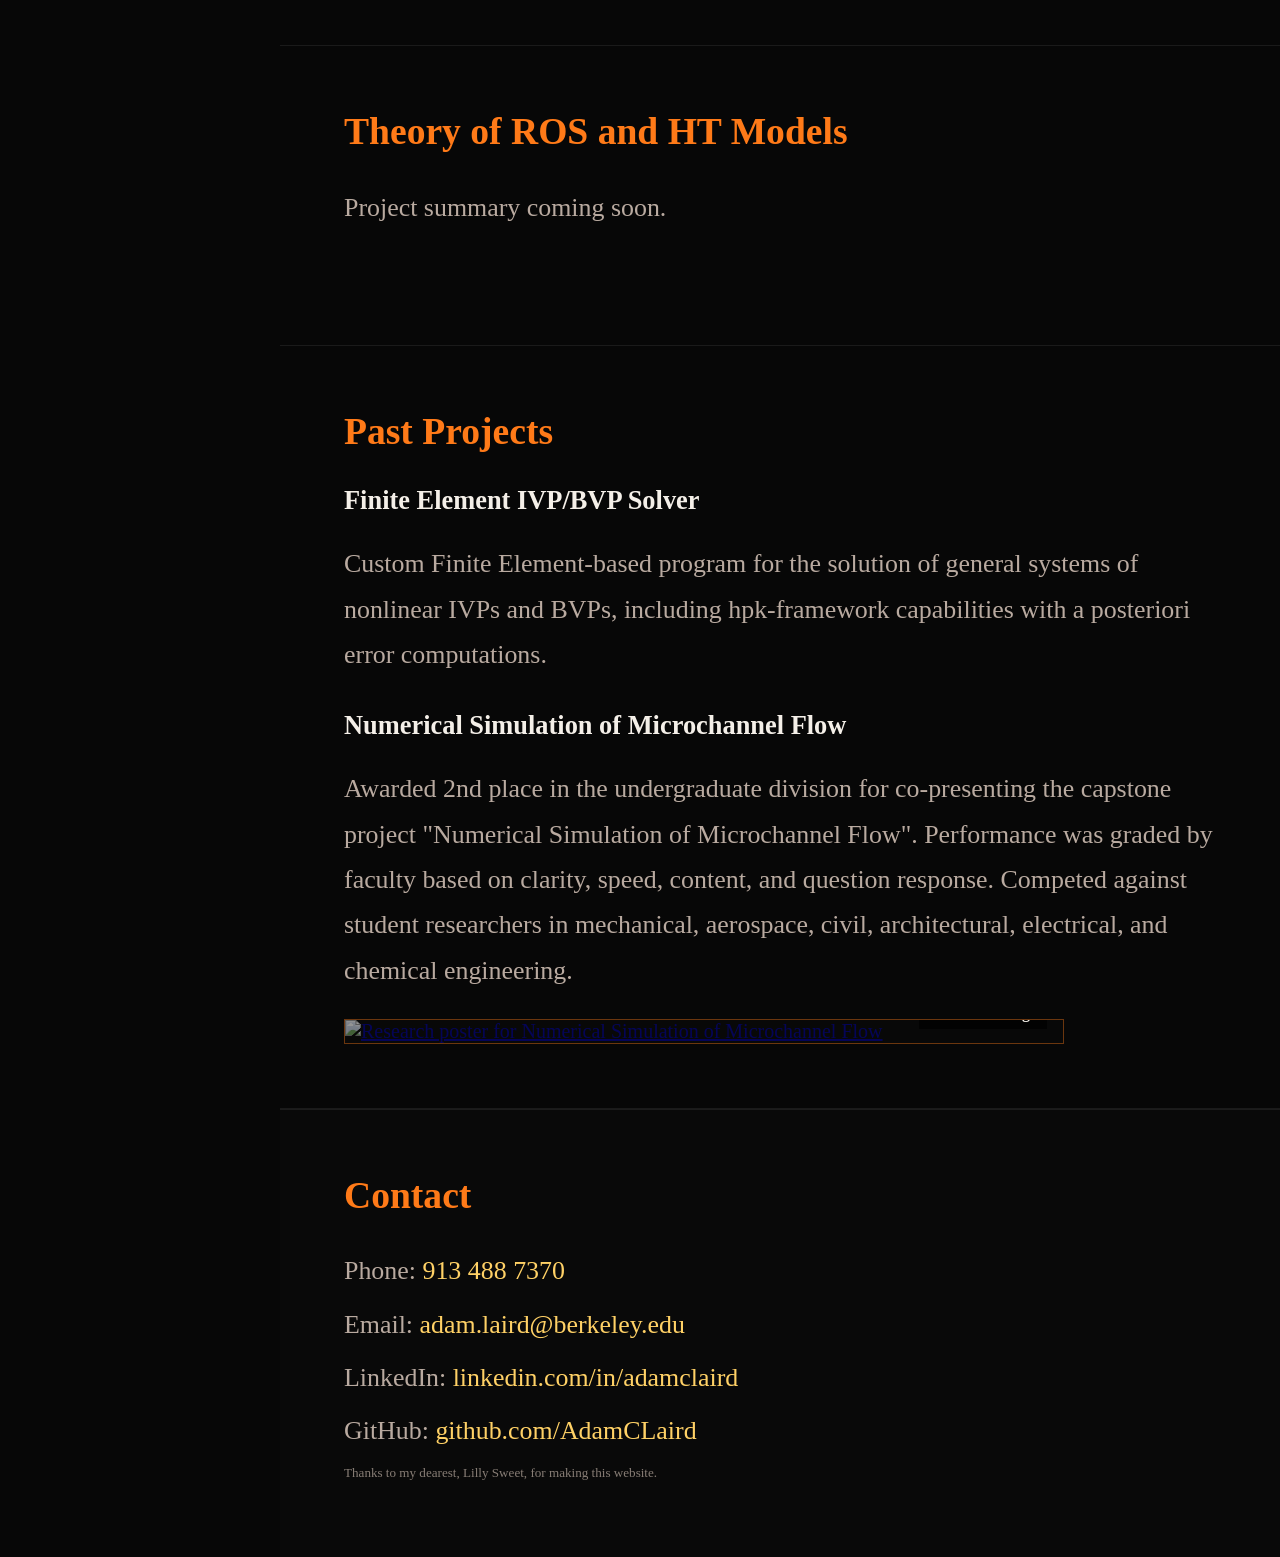
==== commit 56ab03ec: "Update about me" ====
--- a/index.html
+++ b/index.html
@@ -39,10 +39,10 @@
       <div>
         <h2>About Me</h2>
         <p>
-          Hello! I am a 1st year Ph.D. student at the University of California,
+          Hello! I am a 2nd year Ph.D. student at the University of California,
           Berkeley in Mechanical Engineering. I work in the Berkeley Fire
           Research Lab under Dr. Michael Gollner. I have strong interests in
-          combustion modeling, fundamental thermodynamics, and computational
+          multiscale combustion simulations, thermochemistry, and computational
           mechanics.
         </p>
 
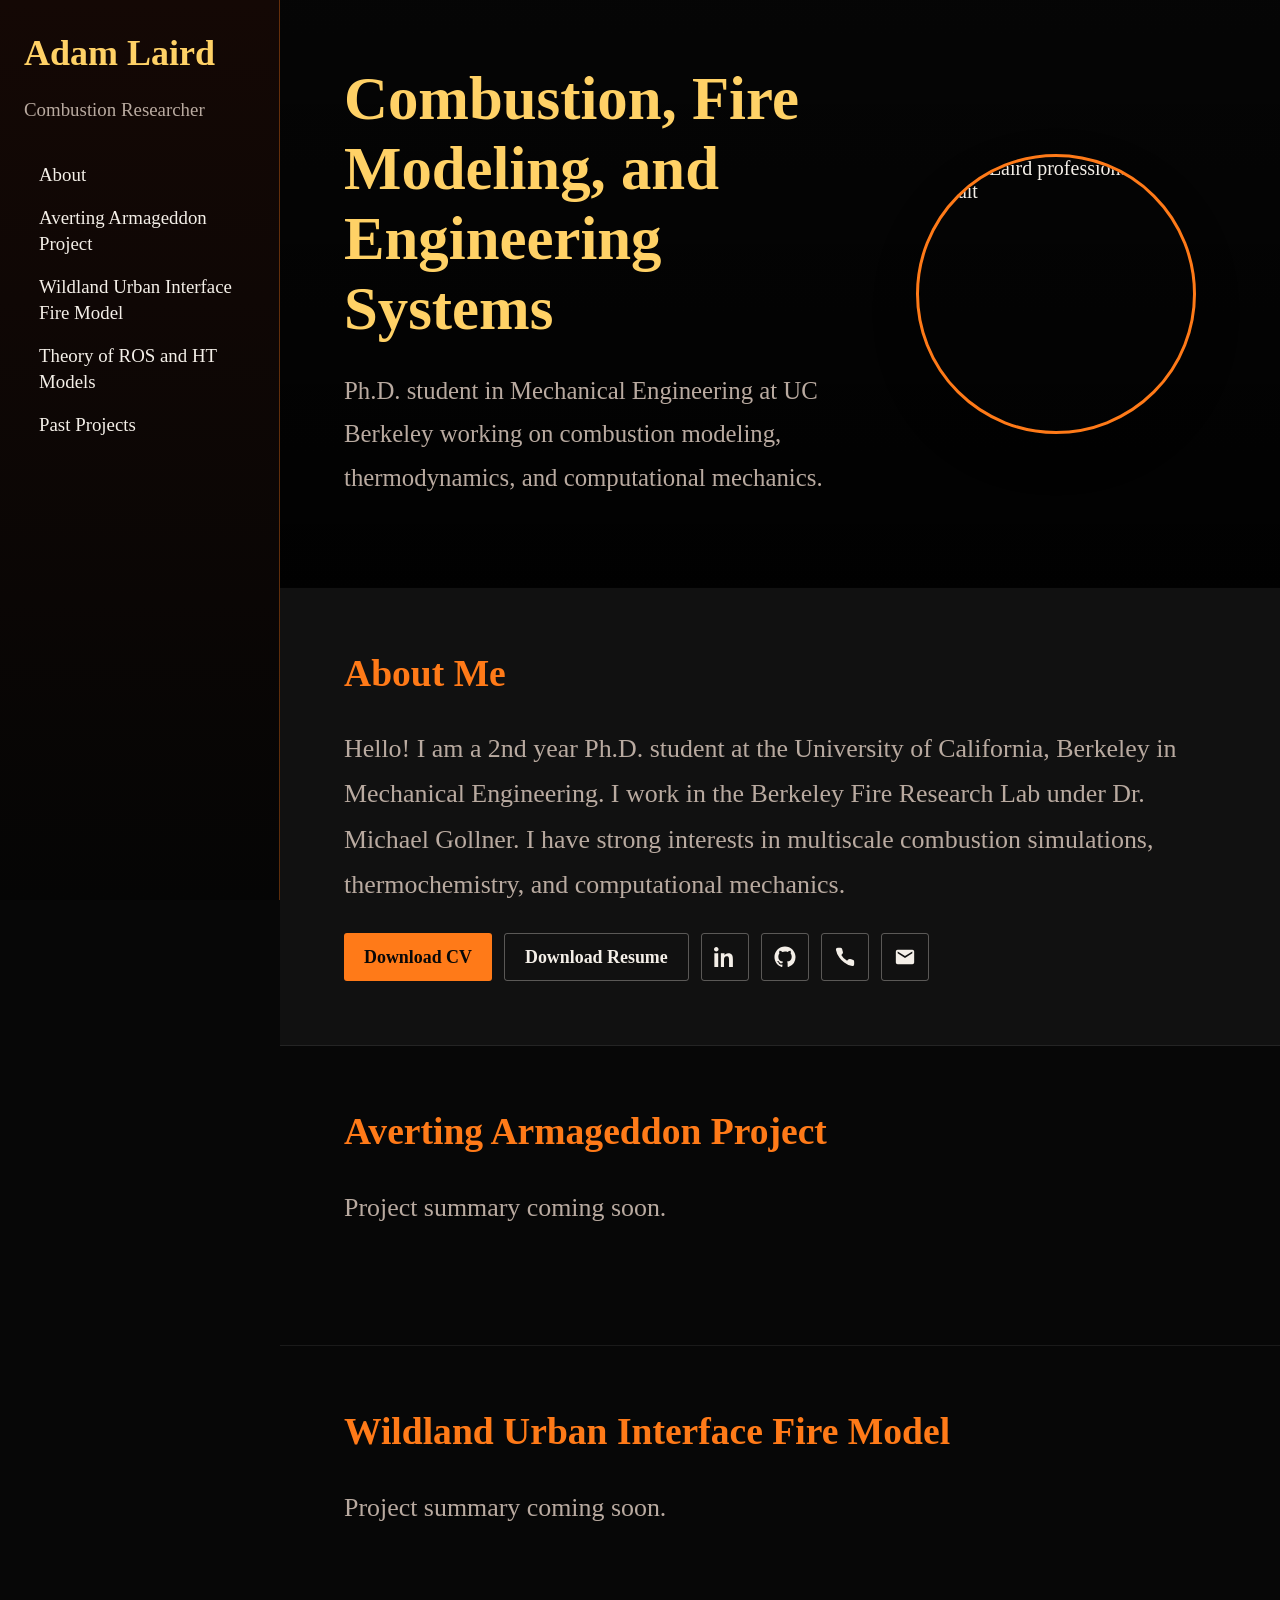
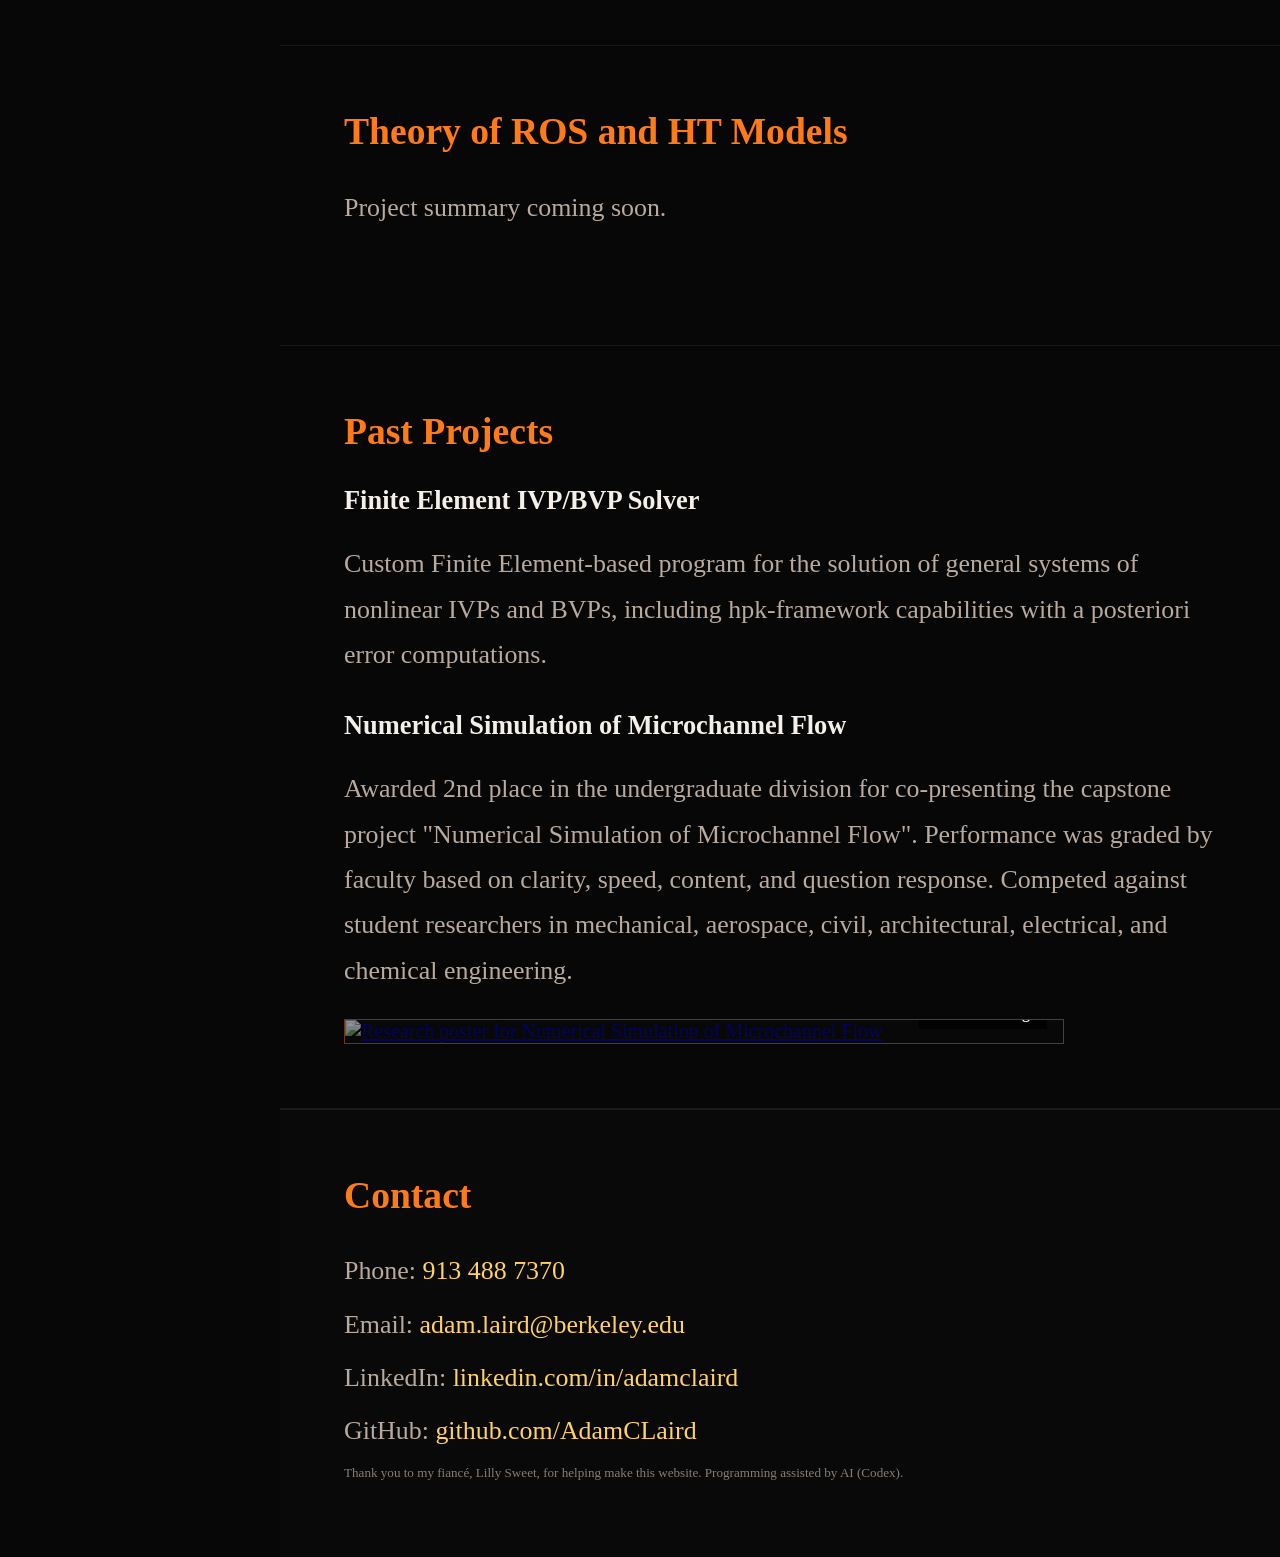
==== commit c4898925: "Updated footer" ====
--- a/index.html
+++ b/index.html
@@ -131,7 +131,7 @@
       <p>Email: <a href="mailto:adam.laird@berkeley.edu">adam.laird@berkeley.edu</a></p>
       <p>LinkedIn: <a href="https://www.linkedin.com/in/adamclaird/" target="_blank" rel="noreferrer">linkedin.com/in/adamclaird</a></p>
       <p>GitHub: <a href="https://github.com/AdamCLaird" target="_blank" rel="noreferrer">github.com/AdamCLaird</a></p>
-      <p class="site-credit">Thanks to my dearest, Lilly Sweet, for making this website.</p>
+      <p class="site-credit">Thank you to my fiancé, Lilly Sweet, for helping make this website. Programming assisted by AI (Codex).</p>
     </footer>
   </main>
 
